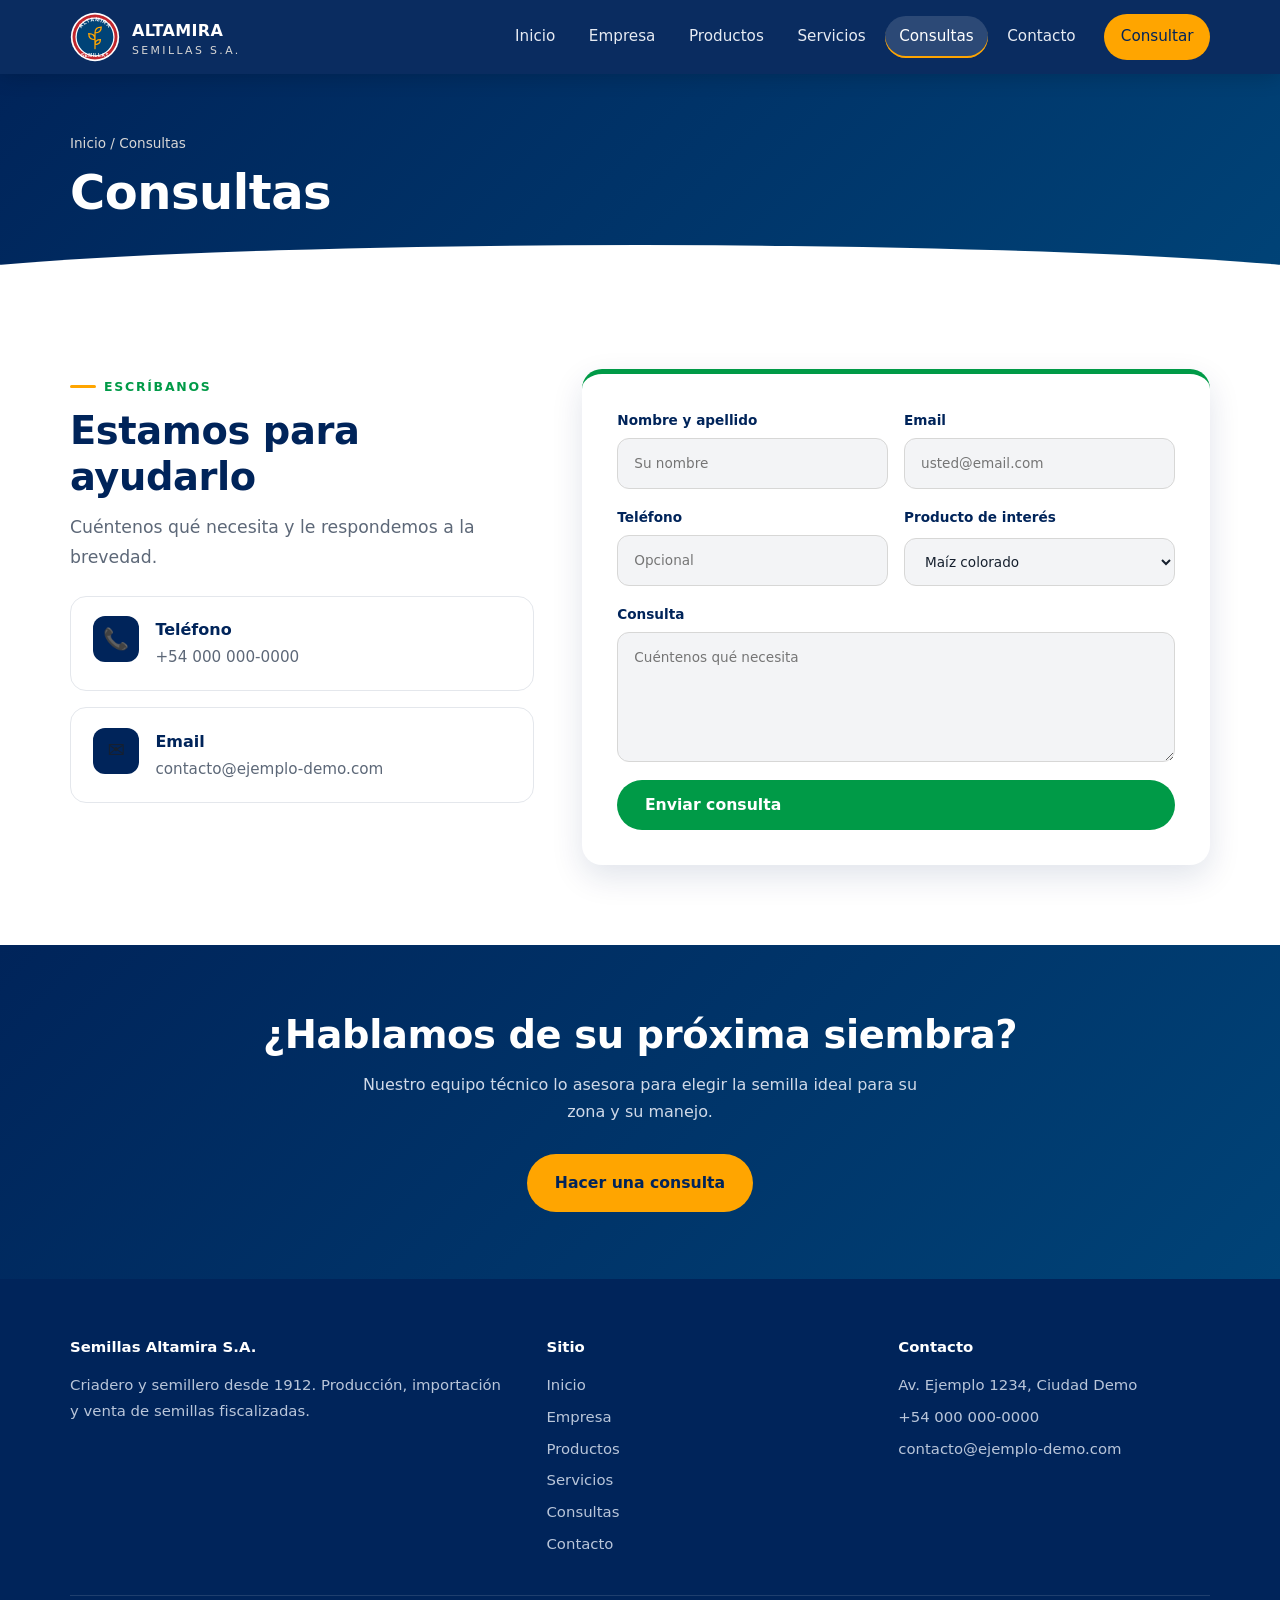
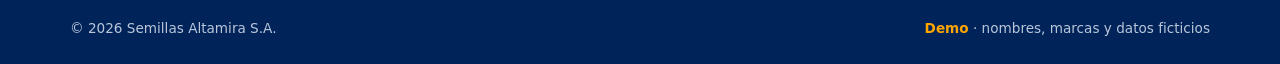
==== consultas.html @ bae0739c "Demo de renovación web: Semillas Altamira (datos ficticios) Co-Authored-By: Claude Sonnet 5.5 <norep" ====
<!doctype html>
<html lang="es">
<head>
<meta charset="utf-8">
<meta name="viewport" content="width=device-width, initial-scale=1">
<title>Consultas | Semillas Altamira S.A.</title>
<meta name="description" content="Sitio de demostraci&oacute;n: criadero y semillero con m&aacute;s de 100 a&ntilde;os de trayectoria. Nombres y datos ficticios.">
<link rel="icon" href="assets/logo.svg">
<link rel="stylesheet" href="assets/style.css">
</head>
<body>
<header><div class="container nav">
  <a class="logo" href="index.html"><img src="assets/logo.svg" alt=""><span>ALTAMIRA<small>Semillas S.A.</small></span></a>
  <button class="burger" aria-label="Abrir men&uacute;" aria-expanded="false"><span></span><span></span><span></span></button>
  <nav class="menu"><a href="index.html">Inicio</a><a href="empresa.html">Empresa</a><a href="productos.html">Productos</a><a href="servicios.html">Servicios</a><a href="consultas.html" class="on">Consultas</a><a href="contacto.html">Contacto</a><a class="btn btn-orange btn-sm" href="consultas.html">Consultar</a></nav>
</div></header>

<div class="phero"><div class="container"><div class="crumbs"><a href="index.html">Inicio</a> / Consultas</div><h1>Consultas</h1></div></div>

<section><div class="container contact">
  <div class="rv"><span class="eyebrow">Escríbanos</span><h2>Estamos para ayudarlo</h2><p class="lead" style="margin-bottom:1.5rem">Cu&eacute;ntenos qu&eacute; necesita y le respondemos a la brevedad.</p>
    <div class="icard"><div class="ic">📞</div><div><b>Teléfono</b><span>+54 000 000-0000</span></div></div>
    <div class="icard"><div class="ic">✉️</div><div><b>Email</b><span>contacto@ejemplo-demo.com</span></div></div></div>
  <form class="f rv" id="form">
    <div class="row"><label>Nombre y apellido<input required placeholder="Su nombre"></label><label>Email<input type="email" required placeholder="usted@email.com"></label></div>
    <div class="row"><label>Teléfono<input type="tel" placeholder="Opcional"></label>
    <label>Producto de interés<select><option>Maíz colorado</option><option>Sorgos</option><option>Alfalfas</option><option>Pasturas</option><option>Césped</option><option>Otro</option></select></label></div>
    <label>Consulta<textarea required placeholder="Cuéntenos qué necesita"></textarea></label>
    <button class="btn btn-green" type="submit">Enviar consulta</button>
    <p id="ok">Gracias. Esto es una demo: el mensaje no fue enviado.</p>
  </form>
</div></section>

<section class="cta"><div class="container rv">
  <h2>&iquest;Hablamos de su pr&oacute;xima siembra?</h2>
  <p>Nuestro equipo t&eacute;cnico lo asesora para elegir la semilla ideal para su zona y su manejo.</p>
  <a class="btn btn-orange" href="consultas.html">Hacer una consulta</a>
</div></section>

<footer><div class="container">
  <div class="fgrid">
    <div><h4>Semillas Altamira S.A.</h4><p>Criadero y semillero desde 1912. Producci&oacute;n, importaci&oacute;n y venta de semillas fiscalizadas.</p></div>
    <div><h4>Sitio</h4><ul><li><a href="index.html">Inicio</a></li><li><a href="empresa.html">Empresa</a></li><li><a href="productos.html">Productos</a></li><li><a href="servicios.html">Servicios</a></li><li><a href="consultas.html">Consultas</a></li><li><a href="contacto.html">Contacto</a></li></ul></div>
    <div><h4>Contacto</h4><ul><li>Av. Ejemplo 1234, Ciudad Demo</li><li>+54 000 000-0000</li><li>contacto@ejemplo-demo.com</li></ul></div>
  </div>
  <div class="fbot"><span>&copy; 2026 Semillas Altamira S.A.</span><span><b>Demo</b> &middot; nombres, marcas y datos ficticios</span></div>
</div></footer>
<script src="assets/main.js"></script>
</body>
</html>
---- assets/style.css ----
:root{
  --navy:#00245a;--navy2:#0b2d5f;--blue:#004377;--blue2:#2a6aa8;
  --silver:#d7d7d6;--mist:#f3f4f6;--green:#009a47;--green-d:#007a39;--orange:#ffa500;
  --ink:#16202e;--muted:#5d6878;--radius:16px;--shadow:0 12px 32px rgba(0,36,90,.12);
}
*{box-sizing:border-box;margin:0;padding:0}
html{scroll-behavior:smooth}
body{font-family:Inter,"Segoe UI",system-ui,-apple-system,Roboto,sans-serif;color:var(--ink);background:#fff;line-height:1.7;font-size:16px}
img,svg{max-width:100%;display:block}
a{color:inherit;text-decoration:none}
.container{width:min(1140px,100% - 2.5rem);margin-inline:auto}
h1,h2,h3{line-height:1.2;color:var(--navy);letter-spacing:-.01em}
h2{font-size:clamp(1.7rem,3.6vw,2.4rem);margin-bottom:.8rem}
section{padding:5rem 0}
.eyebrow{display:inline-flex;align-items:center;gap:.5rem;font-size:.78rem;font-weight:700;letter-spacing:.14em;text-transform:uppercase;color:var(--green);margin-bottom:.7rem}
.eyebrow::before{content:"";width:26px;height:3px;background:var(--orange);border-radius:3px}
.lead{color:var(--muted);font-size:1.08rem;max-width:60ch}

/* Botones */
.btn{display:inline-flex;align-items:center;gap:.5rem;padding:.85rem 1.6rem;border-radius:999px;font-weight:600;font-size:.98rem;border:2px solid transparent;cursor:pointer;transition:.2s;font-family:inherit}
.btn-green{background:var(--green);color:#fff}.btn-green:hover{background:var(--green-d);transform:translateY(-2px);box-shadow:0 8px 20px rgba(0,154,71,.35)}
.btn-orange{background:var(--orange);color:var(--navy)}.btn-orange:hover{background:#ffb629;transform:translateY(-2px)}
.btn-ghost{border-color:rgba(255,255,255,.55);color:#fff}.btn-ghost:hover{background:#fff;color:var(--navy)}
.btn-sm{padding:.55rem 1.2rem;font-size:.9rem}

/* Header */
header{position:sticky;top:0;z-index:50;background:rgba(0,36,90,.96);backdrop-filter:blur(10px);box-shadow:0 2px 20px rgba(0,0,0,.18)}
.nav{display:flex;align-items:center;justify-content:space-between;height:74px;gap:1rem}
.logo{display:flex;align-items:center;gap:.75rem;color:#fff;font-weight:800;letter-spacing:.02em}
.logo img{width:50px;height:50px}
.logo small{display:block;font-weight:500;font-size:.68rem;letter-spacing:.22em;text-transform:uppercase;color:var(--silver);line-height:1.2}
.menu{display:flex;align-items:center;gap:.3rem}
.menu a{color:#e6ebf3;font-weight:500;font-size:.95rem;padding:.5rem .9rem;border-radius:999px;transition:.2s}
.menu a:hover{background:rgba(255,255,255,.1);color:#fff}
.menu a.on{background:rgba(255,255,255,.14);color:#fff;box-shadow:inset 0 -2px 0 var(--orange)}
.menu .btn{margin-left:.6rem;color:var(--navy)}
.burger{display:none;background:none;border:0;color:#fff;cursor:pointer;padding:.4rem}
.burger span{display:block;width:26px;height:2px;background:#fff;margin:6px 0;transition:.25s}

/* Hero */
.hero{position:relative;overflow:hidden;color:#fff;padding:6.5rem 0 7.5rem;
  background:radial-gradient(1000px 500px at 85% 10%,rgba(42,106,168,.55),transparent 60%),linear-gradient(135deg,var(--navy),var(--navy2) 55%,var(--blue))}
.hero::after{content:"";position:absolute;inset:auto 0 0 0;height:80px;background:#fff;clip-path:ellipse(75% 100% at 50% 100%)}
.hero-grid{display:grid;grid-template-columns:1.15fr .85fr;gap:3rem;align-items:center;position:relative;z-index:1}
.hero h1{color:#fff;font-size:clamp(2.2rem,5.4vw,3.8rem);margin-bottom:1.2rem}
.hero h1 em{font-style:normal;color:var(--orange)}
.hero p{color:#cfd9e8;font-size:1.15rem;max-width:52ch;margin-bottom:2rem}
.hero .actions{display:flex;gap:1rem;flex-wrap:wrap}
.hero .eyebrow{color:var(--orange)}
.badge-card{background:rgba(255,255,255,.08);border:1px solid rgba(255,255,255,.2);border-radius:24px;padding:2rem;backdrop-filter:blur(6px);text-align:center}
.badge-card img{width:150px;margin:0 auto 1rem}
.badge-card b{display:block;font-size:2.6rem;color:var(--orange);line-height:1}
.badge-card span{color:#cfd9e8;font-size:.95rem}
.wheat{position:absolute;right:-60px;bottom:-30px;width:420px;opacity:.07}

/* Page hero */
.phero{background:linear-gradient(135deg,var(--navy),var(--blue));color:#fff;padding:3.6rem 0 4.2rem;position:relative;overflow:hidden}
.phero::after{content:"";position:absolute;inset:auto 0 0 0;height:44px;background:#fff;clip-path:ellipse(60% 100% at 50% 100%)}
.phero h1{color:#fff;font-size:clamp(2rem,4.5vw,3rem)}
.crumbs{font-size:.85rem;color:var(--silver);margin-bottom:.6rem}.crumbs a:hover{color:var(--orange)}

/* Stats */
.stats{display:grid;grid-template-columns:repeat(4,1fr);gap:1.2rem;margin-top:-4.2rem;position:relative;z-index:2;padding:0}
.stat{background:#fff;border-radius:var(--radius);padding:1.6rem 1rem;text-align:center;box-shadow:var(--shadow);border-bottom:4px solid var(--green)}
.stat b{display:block;font-size:2.3rem;color:var(--navy);line-height:1.1}
.stat span{color:var(--muted);font-size:.9rem}

/* Cards */
.head{max-width:640px;margin-bottom:2.6rem}
.cards{display:grid;grid-template-columns:repeat(4,1fr);gap:1.4rem}
.cards.c3{grid-template-columns:repeat(3,1fr)}
.card{background:#fff;border-radius:var(--radius);overflow:hidden;border:1px solid #e4e7ec;transition:.25s;display:flex;flex-direction:column}
.card:hover{transform:translateY(-6px);box-shadow:var(--shadow);border-color:transparent}
.card .im{height:150px;display:grid;place-items:center;font-size:3.6rem;background:linear-gradient(135deg,var(--navy2),var(--blue2));position:relative}
.card:nth-child(2n) .im{background:linear-gradient(135deg,var(--blue),var(--green))}
.card .c{padding:1.3rem 1.4rem 1.5rem;display:flex;flex-direction:column;flex:1}
.card h3{font-size:1.15rem;margin-bottom:.4rem}
.card p{color:var(--muted);font-size:.95rem;flex:1}
.tag{align-self:flex-start;font-size:.72rem;font-weight:700;background:#e3f5ec;color:var(--green-d);padding:.2rem .7rem;border-radius:99px;margin-bottom:.7rem;letter-spacing:.04em}
.tag.o{background:#fff1d6;color:#9a6200}
.link{color:var(--blue);font-weight:600;margin-top:.9rem;font-size:.92rem}.link:hover{color:var(--green)}

.alt{background:var(--mist)}

/* Empresa */
.two{display:grid;grid-template-columns:1.15fr .85fr;gap:3.5rem;align-items:start}
.two p{margin-bottom:1.1rem;color:#3a4556}
.timeline{background:var(--navy);color:#fff;border-radius:20px;padding:2.2rem;box-shadow:var(--shadow);position:sticky;top:100px}
.timeline h3{color:var(--orange);margin-bottom:1.4rem}
.timeline ol{list-style:none;border-left:2px solid rgba(255,255,255,.2);padding-left:1.5rem}
.timeline li{position:relative;margin-bottom:1.4rem;font-size:.95rem;color:#cfd9e8}
.timeline li::before{content:"";position:absolute;left:-1.95rem;top:.5rem;width:12px;height:12px;border-radius:50%;background:var(--green);border:2px solid var(--navy);box-shadow:0 0 0 2px var(--green)}
.timeline li b{display:block;color:#fff;font-size:1.15rem}
.pic{border-radius:var(--radius);height:220px;margin:1.6rem 0;display:grid;place-items:center;text-align:center;color:#fff;font-size:.9rem;background:linear-gradient(rgba(0,36,90,.35),rgba(0,36,90,.6)),linear-gradient(135deg,#d9a53a,#8a4a2a)}
.pic span{font-size:3rem;display:block}
.values{display:grid;grid-template-columns:repeat(3,1fr);gap:1.4rem}
.value{background:#fff;border-radius:var(--radius);padding:1.8rem;border-top:4px solid var(--orange);box-shadow:0 4px 18px rgba(0,36,90,.07)}
.value .ic{font-size:2rem;margin-bottom:.5rem}
.value h3{font-size:1.1rem;margin-bottom:.3rem}.value p{color:var(--muted);font-size:.95rem}

/* Servicios */
.svc{background:#fff;border-radius:var(--radius);padding:2rem;border:1px solid #e4e7ec;transition:.25s}
.svc:hover{box-shadow:var(--shadow);transform:translateY(-4px)}
.svc .ic{width:56px;height:56px;border-radius:14px;display:grid;place-items:center;font-size:1.7rem;background:linear-gradient(135deg,var(--navy2),var(--blue2));margin-bottom:1rem}
.svc h3{font-size:1.15rem;margin-bottom:.4rem}.svc p{color:var(--muted);font-size:.95rem}

/* Tabla productos */
.tbl{width:100%;border-collapse:collapse;background:#fff;border-radius:var(--radius);overflow:hidden;box-shadow:0 4px 18px rgba(0,36,90,.07)}
.tbl th{background:var(--navy);color:#fff;text-align:left;padding:.9rem 1.2rem;font-size:.85rem;letter-spacing:.06em;text-transform:uppercase}
.tbl td{padding:.9rem 1.2rem;border-bottom:1px solid #eceef2}
.tbl tr:last-child td{border:0}.tbl tr:hover td{background:#f8fafc}
.wrap-x{overflow-x:auto;border-radius:var(--radius)}

/* CTA */
.cta{background:linear-gradient(135deg,var(--navy),var(--blue));color:#fff;text-align:center;padding:4.2rem 0}
.cta h2{color:#fff}.cta p{color:#cfd9e8;max-width:55ch;margin:0 auto 1.8rem}

/* Contacto / form */
.contact{display:grid;grid-template-columns:.85fr 1.15fr;gap:3rem;align-items:start}
.icard{display:flex;gap:1rem;align-items:flex-start;background:#fff;border:1px solid #e4e7ec;border-radius:var(--radius);padding:1.2rem 1.4rem;margin-bottom:1rem}
.icard .ic{width:46px;height:46px;border-radius:12px;background:var(--navy);display:grid;place-items:center;font-size:1.3rem;flex:none}
.icard b{display:block;color:var(--navy)}.icard span{color:var(--muted);font-size:.95rem}
form.f{background:#fff;border-radius:20px;padding:2.2rem;box-shadow:var(--shadow);border-top:5px solid var(--green);display:grid;gap:1.1rem}
.row{display:grid;grid-template-columns:1fr 1fr;gap:1rem}
form.f label{display:grid;gap:.35rem;font-size:.85rem;font-weight:600;color:var(--navy)}
form.f input,form.f select,form.f textarea{font:inherit;font-weight:400;padding:.8rem 1rem;border:1.5px solid var(--silver);border-radius:12px;background:var(--mist);width:100%;color:var(--ink)}
form.f input:focus,form.f select:focus,form.f textarea:focus{outline:none;border-color:var(--blue2);background:#fff;box-shadow:0 0 0 4px rgba(42,106,168,.15)}
form.f textarea{min-height:130px;resize:vertical}
#ok{display:none;color:var(--green-d);font-weight:600}
.map{height:240px;border-radius:var(--radius);display:grid;place-items:center;color:#fff;text-align:center;margin-top:1rem;
  background:linear-gradient(rgba(0,36,90,.7),rgba(0,36,90,.8)),repeating-linear-gradient(45deg,#2a6aa8 0 14px,#004377 14px 28px)}

/* Footer */
footer{background:var(--navy);color:#b9c6da;padding:3.5rem 0 1.5rem;font-size:.93rem}
.fgrid{display:grid;grid-template-columns:1.4fr 1fr 1fr;gap:2.5rem;padding-bottom:2rem;border-bottom:1px solid rgba(255,255,255,.12)}
footer h4{color:#fff;margin-bottom:.8rem}
footer li{list-style:none;margin-bottom:.4rem}
footer a:hover{color:var(--orange)}
.fbot{padding-top:1.3rem;display:flex;justify-content:space-between;gap:1rem;flex-wrap:wrap;font-size:.85rem}
.fbot b{color:var(--orange)}

/* Reveal */
.rv{opacity:0;transform:translateY(22px);transition:.7s ease}
.rv.in{opacity:1;transform:none}

/* Responsive */
@media(max-width:980px){
  .hero-grid,.two,.contact{grid-template-columns:1fr}
  .badge-card{display:none}
  .cards,.stats{grid-template-columns:repeat(2,1fr)}
  .cards.c3,.values{grid-template-columns:1fr 1fr}
  .timeline{position:static}
  .fgrid{grid-template-columns:1fr 1fr}
}
@media(max-width:760px){
  section{padding:3.5rem 0}
  .burger{display:block}
  .menu{position:absolute;top:74px;left:0;right:0;background:var(--navy);flex-direction:column;align-items:stretch;padding:0 1.2rem;max-height:0;overflow:hidden;transition:max-height .35s}
  .menu.open{max-height:480px;padding:.6rem 1.2rem 1.2rem}
  .menu a{padding:.8rem 1rem}.menu .btn{margin:.6rem 0 0;justify-content:center}
  .hero{padding:4.5rem 0 6rem}
  .row{grid-template-columns:1fr}
  form.f{padding:1.5rem}
}
@media(max-width:560px){
  .cards,.cards.c3,.values,.stats,.fgrid{grid-template-columns:1fr}
  .stats{margin-top:-3.5rem}
}
@media(prefers-reduced-motion:reduce){.rv{opacity:1;transform:none;transition:none}html{scroll-behavior:auto}}
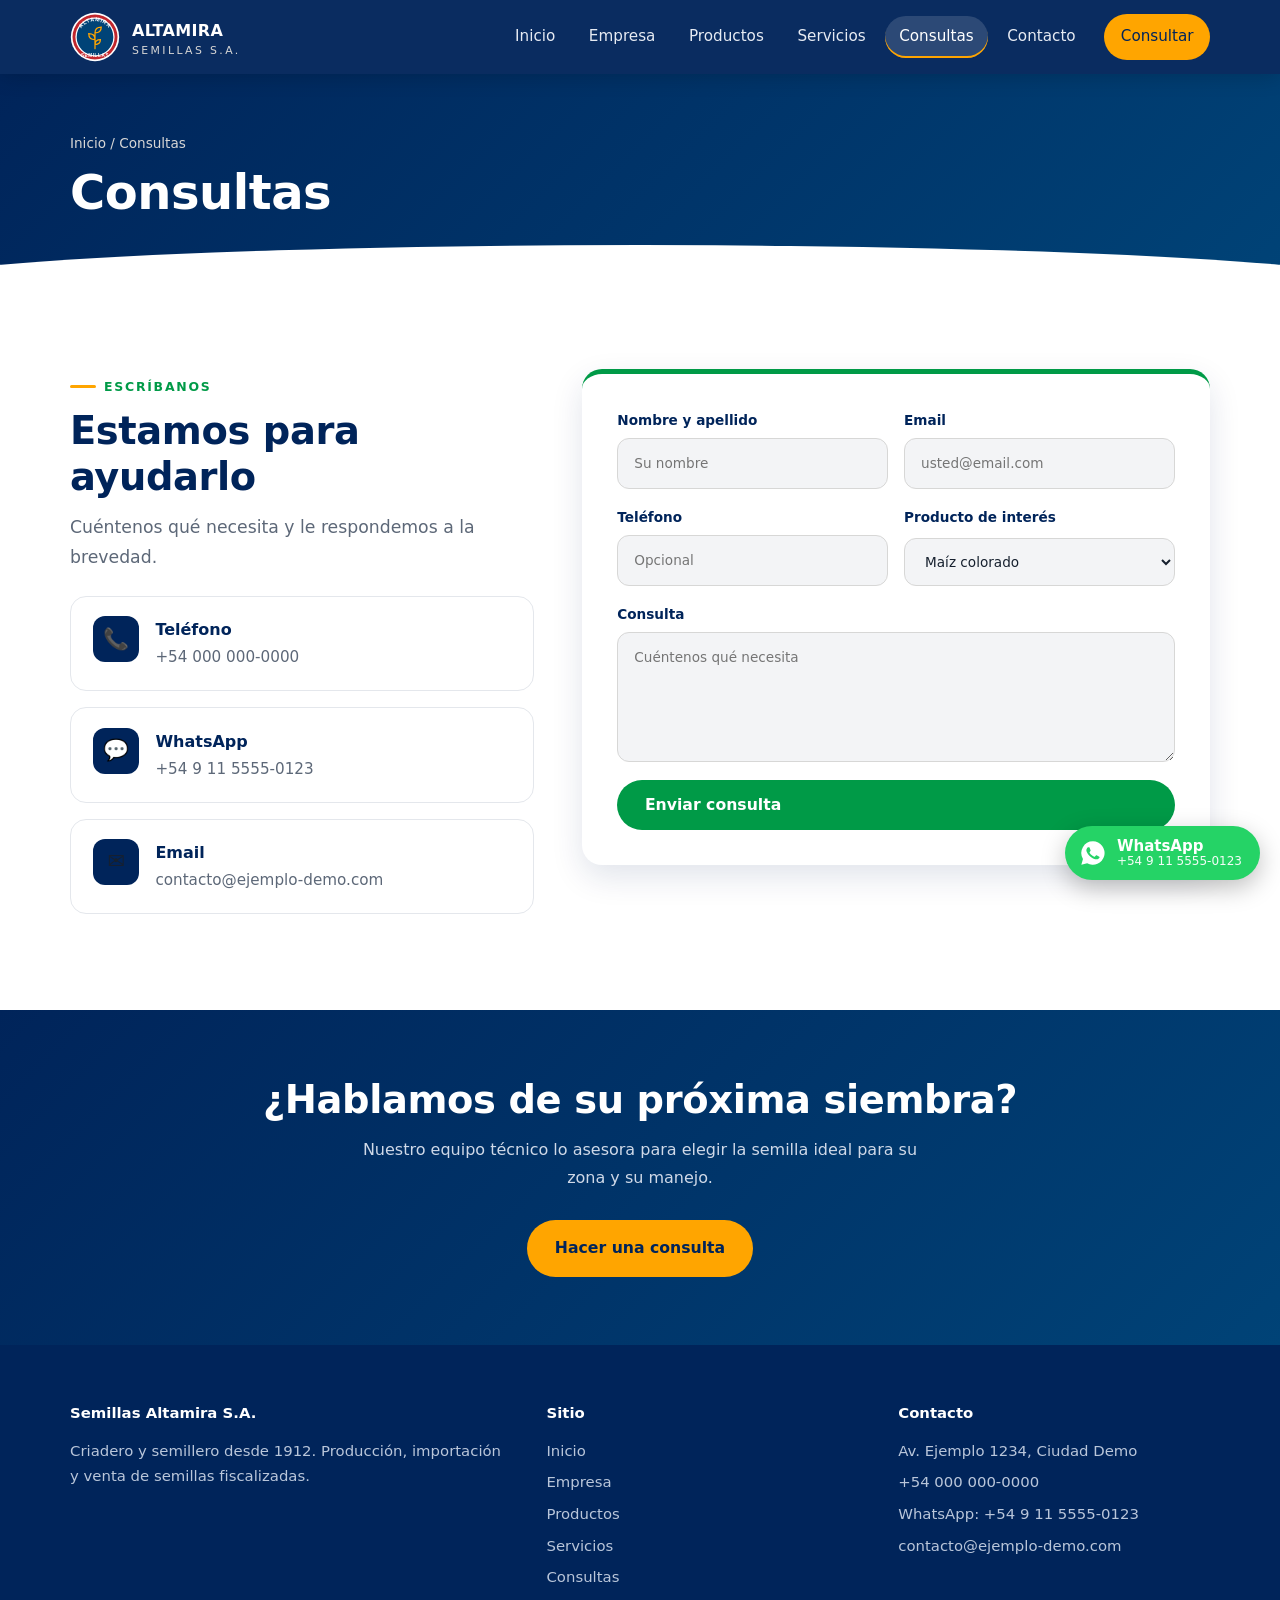
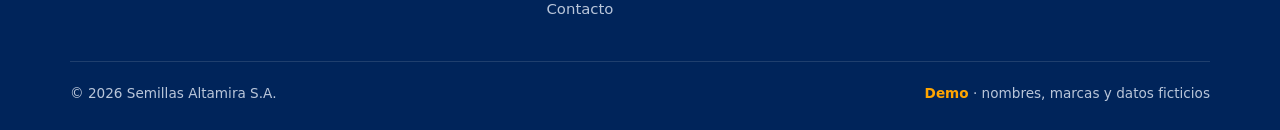
==== commit 76f96bd7: "Agrega botón flotante y datos de contacto de WhatsApp (número ficticio) Co-Authored-By: Claude Sonne" ====
--- a/consultas.html
+++ b/consultas.html
@@ -20,6 +20,7 @@
 <section><div class="container contact">
   <div class="rv"><span class="eyebrow">Escríbanos</span><h2>Estamos para ayudarlo</h2><p class="lead" style="margin-bottom:1.5rem">Cu&eacute;ntenos qu&eacute; necesita y le respondemos a la brevedad.</p>
     <div class="icard"><div class="ic">📞</div><div><b>Teléfono</b><span>+54 000 000-0000</span></div></div>
+    <div class="icard"><div class="ic">💬</div><div><b>WhatsApp</b><span><a href="https://wa.me/5491155550123" target="_blank" rel="noopener">+54 9 11 5555-0123</a></span></div></div>
     <div class="icard"><div class="ic">✉️</div><div><b>Email</b><span>contacto@ejemplo-demo.com</span></div></div></div>
   <form class="f rv" id="form">
     <div class="row"><label>Nombre y apellido<input required placeholder="Su nombre"></label><label>Email<input type="email" required placeholder="usted@email.com"></label></div>
@@ -41,7 +42,7 @@
   <div class="fgrid">
     <div><h4>Semillas Altamira S.A.</h4><p>Criadero y semillero desde 1912. Producci&oacute;n, importaci&oacute;n y venta de semillas fiscalizadas.</p></div>
     <div><h4>Sitio</h4><ul><li><a href="index.html">Inicio</a></li><li><a href="empresa.html">Empresa</a></li><li><a href="productos.html">Productos</a></li><li><a href="servicios.html">Servicios</a></li><li><a href="consultas.html">Consultas</a></li><li><a href="contacto.html">Contacto</a></li></ul></div>
-    <div><h4>Contacto</h4><ul><li>Av. Ejemplo 1234, Ciudad Demo</li><li>+54 000 000-0000</li><li>contacto@ejemplo-demo.com</li></ul></div>
+    <div><h4>Contacto</h4><ul><li>Av. Ejemplo 1234, Ciudad Demo</li><li>+54 000 000-0000</li><li>WhatsApp: +54 9 11 5555-0123</li><li>contacto@ejemplo-demo.com</li></ul></div>
   </div>
   <div class="fbot"><span>&copy; 2026 Semillas Altamira S.A.</span><span><b>Demo</b> &middot; nombres, marcas y datos ficticios</span></div>
 </div></footer>
--- a/assets/style.css
+++ b/assets/style.css
@@ -167,3 +167,10 @@
   .stats{margin-top:-3.5rem}
 }
 @media(prefers-reduced-motion:reduce){.rv{opacity:1;transform:none;transition:none}html{scroll-behavior:auto}}
+
+/* WhatsApp flotante */
+.wa-float{position:fixed;right:20px;bottom:20px;z-index:999;display:flex;align-items:center;gap:10px;background:#25d366;color:#fff;padding:12px 18px 12px 14px;border-radius:999px;box-shadow:0 8px 24px rgba(0,0,0,.25);text-decoration:none;font-weight:700;line-height:1.1;transition:transform .2s,box-shadow .2s}
+.wa-float:hover{transform:translateY(-2px);box-shadow:0 12px 28px rgba(0,0,0,.3)}
+.wa-float span{display:flex;flex-direction:column;font-size:15px}
+.wa-float small{font-size:12px;font-weight:500;opacity:.95}
+@media(max-width:600px){.wa-float{right:14px;bottom:14px;padding:12px}.wa-float span{display:none}}
